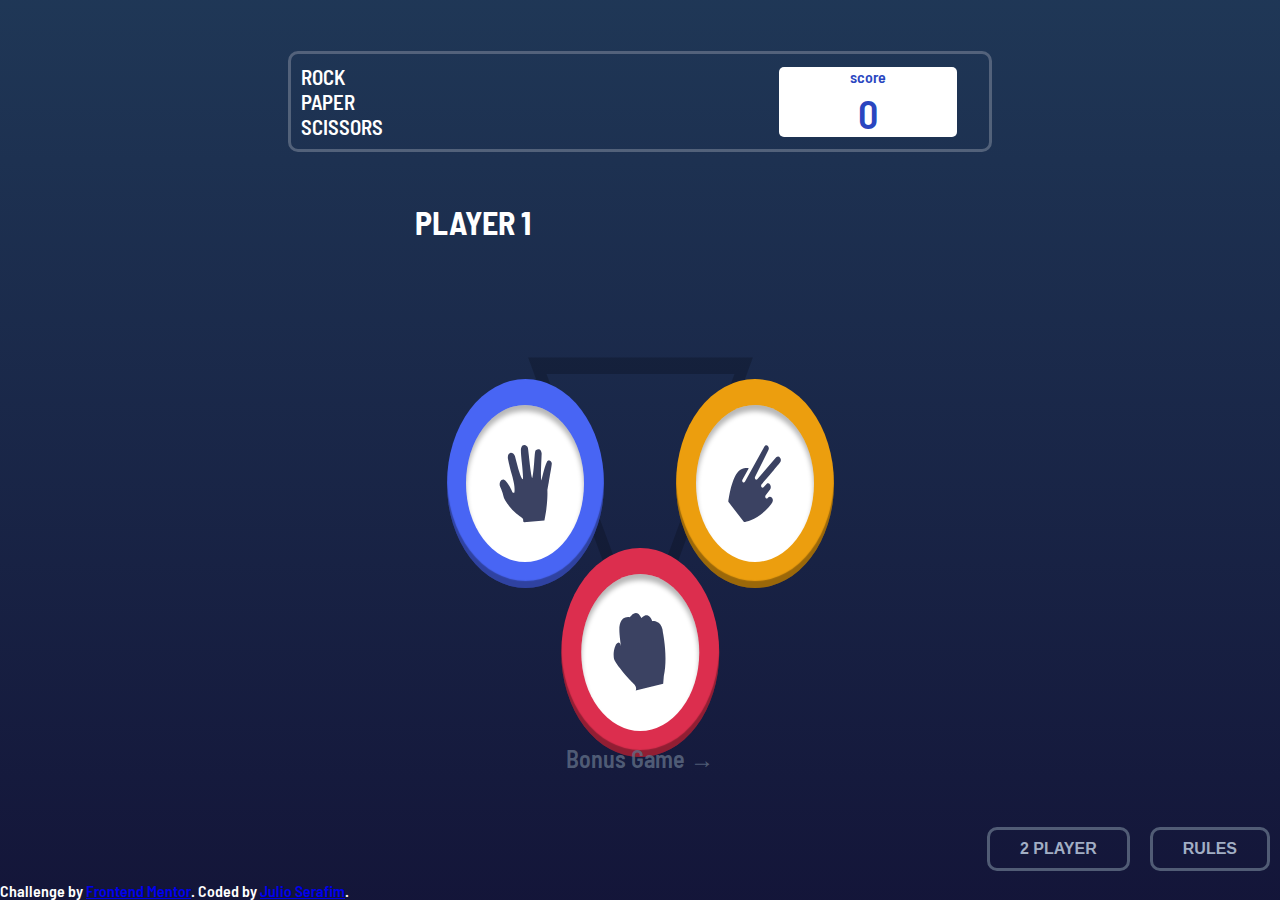
==== index.html @ cdd68d02 "criamdo play 2" ====
<!DOCTYPE html>
<html lang="en">
<head>
  <meta charset="UTF-8">
  <meta name="viewport" content="width=device-width, initial-scale=1.0"> <!-- displays site properly based on user's device -->

  <link rel="icon" type="image/png" sizes="32x32" href="./images/favicon-32x32.png">
  <link rel="stylesheet" href="homeAndMobile.css">
  <link rel="stylesheet" href="tabletDesktop.css">
  <link rel="stylesheet" href="bonusStyle.css">
  <link rel="stylesheet" href="mode2player.css">
  
  <title>Rock, Paper, Scissors</title>

</head>
<body>
  <header>
    <div class="header-div">
      <div class="header-info">
       <p>ROCK</p>
       <p>PAPER</p>
       <p>SCISSORS</p>
      </div>
      <div class="header-score" >
        <div>
          <p>score</p>
          <div id="score">0</div>
        </div>
      </div>
    </div>
  </header>
  <main>
    <section id="home" class="home">
      <div   class="main-select-hand bonusGame">
        
        <div>

          <div class="paper hands-bonus hand-paper">
            <div class="hand-inside">
              <img src="images/icon-paper.svg" alt="img hand paper">
            </div>
          </div>

          <div class="scissors hands-bonus hand-scissors" >
            <div class="hand-inside">
              <img src="images/icon-scissors.svg" alt="img hand scissors">
            </div>
          </div>

          <div  class="spock hands-bonus hand-spock" >
            <div class="hand-inside">
              <img src="images/icon-spock.svg" alt="img hand scissors">
            </div>
          </div>

        </div>

        <div>

          <div  class="lizard hands-bonus hand-lizard" >
            <div class="hand-inside">
              <img src="images/icon-lizard.svg" alt="img hand scissors">
            </div>
          </div>

          <div  class="rock hands-bonus hand-rock">
            <div class="hand-inside">
              <img src="images/icon-rock.svg" alt="img hand rock">
            </div>
          </div>
        </div>
      </div>

      <div class="main-select-hand simpleGame">
        <h1>PLAYER 1</h1>
        <div>

          <div class="paper hands hand-paper">
            <div class="hand-inside">
              <img src="images/icon-paper.svg" alt="img hand paper">
            </div>
          </div>

          <div class="scissors hands hand-scissors" >
            <div class="hand-inside">
              <img src="images/icon-scissors.svg" alt="img hand scissors">
            </div>
          </div>

        </div>

        <div>

          <div class="rock hands hand-rock">
            <div class="hand-inside">
              <img src="images/icon-rock.svg" alt="img hand rock">
            </div>
          </div>

        </div>

      </div>

    </section>
    <section class="countdown">
      <h1>3</h1>
    </section>
    <section id="game" class="main-result">
      <div class="result-hands">
        <div id="player-hand" class="player-hand section-game-hands"> 
        </div>
        <p class="p-you">YOU PICKED</p>
        
        <div class="game-hand section-game-hands">
        </div>
        <p class="p-house">THE HOUSE PICKED</p>
        
      </div>
      <div class="result-msg">
        <h1 id="msgRe">YOU LOSE</h1>
        <button class="play-again">PLAY AGAIN</button>
      </div>
    </section>
  </main>
  <footer>
    <div class="screenButtonGame">
      <p id="pag-game">Bonus Game &rarr; </p>
    </div>
    <div class="rulesImg">
      <h1>RULES</h1>
      <img id="img-rules" src="images/image-rules-bonus.svg" alt="Game-rules">
      <button id="rules-close"><img src="images/icon-close.svg" alt="close-rules"></button>
    </div>
    <div id="choose-yes-no" class="choose-yes-no">
      <h1>Are you sure you want to change game mode? <strong>your points will be reset</strong></h1>
      <button id="yesBut">YES</button>
      <button id="noBut">NO</button>
    </div>
    <button id="modeGame">2 PLAYER</button>
    <button id="rules">RULES</button>
  </footer>
  <div class="attribution">
    Challenge by <a href="https://www.frontendmentor.io?ref=challenge" target="_blank">Frontend Mentor</a>. 
    Coded by <a href="#">Julio Serafim</a>.
  </div>
  <script src="script.js"></script>
</body>
</html>
---- homeAndMobile.css ----
@import url('https://fonts.googleapis.com/css2?family=Barlow+Semi+Condensed:wght@400;600;700&display=swap');

*{
    padding:0;
    margin: 0;
    box-sizing: border-box;
    
}

body{
    display: flex;
    flex-direction: column;
    margin: auto;
    font-family: "Barlow Semi Condensed", sans-serif;
    font-weight: 600;
    font-size: 16px;
    background-image: linear-gradient(to bottom, hsl(214, 47%, 23%), hsl(237, 49%, 15%));
    color: white;
    max-width: 450px;
    height: 100lvh;
    
}
header{
    display: flex;
    flex-grow: 1;
    align-items: center;
    justify-content: center;
    width: 100%;
}
.header-div{
    display: flex;
    justify-content: space-between;
    border: 3px solid hsl(217, 16%, 45%, 80%);
    border-radius: 10px;
    width:90%;
    height: 90%;
    max-height:50%;
    min-height: 100px;
    padding: 10px;
}
.header-info{
    font-size:clamp(1em, 1.3em, 1.5em);
    flex-grow: 4;
}
.header-score{
    display: flex;
    flex-grow: 2;
}
.header-score > div{
    color:hsl(229, 64%, 46%);
    background-color: white;
    border-radius: 5px;
    margin: auto;
    text-align: center;
    width: 80%;
}
.header-score>p{
    padding-top: 3px;
    color:hsl(229, 64%, 46%);
}
#score{
    font-size: 2.5em;
    padding: 3px 0 0px 0 ;
}
main{
    position: relative;
    flex-grow: 6;
    overflow: hidden;
}
section{
    height: 100%;
}
.home{
    position: absolute;
    width: 200%;
    height: 100%;
}
.main-select-hand{
    background-repeat: no-repeat;
    background-position: center center;
    
    width: 100vw;
    height: 100%;
    }

.simpleGame{
    background-image: url(images/bg-triangle.svg);
    background-size: auto 35%;
    
}
    
.main-select-hand>div{
    position: relative;
    height: 50%;
}
.hands{
    display: flex;
    position: absolute;
    width: 39%;
    height: 59%;
    border-radius: 50%;
    box-shadow: inset 0px -7px 1px rgba(0, 0, 0, 0.342);
}
.hands:active{
    box-shadow: 0px 0px 5px white;
}
.hand-inside{
    display: flex;
    margin: auto;
    width:75%;
    height:75%;
    border-radius: 50%;
    background-color: white;
    box-shadow:inset 0px 6px 5px rgba(0, 0, 0, 0.285);
}
.hand-inside img{
    width: 45%;
    height: 50%;
    margin: auto;
    
}
.simpleGame div .hand-paper{
    background-color: hsl(230, 89%, 62%);
    top: 45%;
    left: 7%;
}
.simpleGame div .hand-scissors{
    background-color:hsl(39, 89%, 49%);
    top: 45%;
    right: 7%;
}
.simpleGame div .hand-rock{
    background-color:hsl(349, 71%, 52%);
    top: 0%;
    left: 50%;
    transform:translate(-50%);
}

/* style Section game */


.main-result{
    display: none;
    flex-direction: column;
    align-items: center;
    position: relative;
    width:100%;
}

.section-game-hands{
    display: flex;
    position: absolute;
    width: clamp(10%,39%,50%);
    height:clamp(10%,28%, 50%);
    border-radius: 50%;
}
.player-hand{
    background-color:hsl(237, 49%, 15%);
    top: 25%;
    left: 8%;
}
.game-hand{
    background-color:hsl(237, 49%, 15%);
    top: 25%;
    right: 8%;
}
.result-hands{
    height: 70%;
}
.p-you{
    position: absolute;
    top: 58%;
    left: 17%;
}
.p-house{
    position: absolute;
    top: 58%;
    right: 12%;
}
.result-msg > h1{
    font-size: 4em;
    text-align: center;
}
.result-msg > button{
    display:block;
    color:hsl(237, 49%, 15%);
    font-weight: 700;
    font-size: 1em;
    width:60%;
    height: 55px;
    border-radius: 10px;
    padding: 10px 0;
    margin:10px auto;
}

/* CountDown */

.countdown{
    display:none;
    text-align: center;
}
.countdown>h1{
   font-size: 15em;
}

/* footer */
footer{
    display: flex;
    align-items:center;
    justify-content: center;
    flex-grow: 1;

}
.screenButtonGame{
    position:absolute;
    bottom: 14%;
    left: 50%;
    transform: translate(-50%);
    background-color: inherit;
    color:  hsl(217, 16%, 45%, 80%);
    font-size: 1.5em;
    text-align: center;
}
footer>button{
    color: hsl(218, 23%, 70%);
    font-weight:bold;
    background-color: inherit;
    border: 3px solid hsl(217, 16%, 45%, 80%);
    border-radius: 10px;
    padding: 10px 30px;
    font-size: 1em;
    min-width: 30%;
}
footer>button:hover{
    border: 3px solid white;
}


/* rules styles */

.rulesImg{
    display:flex;
    flex-direction: column;
    justify-content: space-around;
    align-items: center;
    font-size:1.3em;
    width: 90vw;
    height: 90vh;
    color:  hsl(229, 25%, 31%);
    background-color: white;
    box-shadow:0px 20px 10px rgb(6, 1, 1);
    border-radius:10px;
    position: absolute;
    left: 50%;
    top: 0;
    transform: translate(-50%);
    visibility:hidden;
    transition:0.5s ease;
}
.rulesImg > img {
    min-height:30%;
}
.rulesImg > button{
    width: 10%;
    border: none;
    background-color: inherit;
}
---- tabletDesktop.css ----
@media screen and (min-width:451px) {
    body{
        max-width:100%;
        height: 100vh;
        min-height: 400px;
    }
    .header-div{
        width: 55%;
        min-width: 400px;
    }
    .home{
        width: 100%;
        left: 0% !important;
        
    }
    .main-select-hand{
        width: 450px;
        margin: auto;
        background-size: 50% 50%;
    }
    .simpleGame{
       float: none;
    }
    
    .bonusGame{
       display: none;
    }
    .hands{
        width:35%;
        height: 68%;
    }
    div .hand-paper{
        top:20%;
        left: 10%;
    }

    div .hand-scissors{
        top: 20%;
        right:10%;
    }
    div .hand-rock{
        top:10%;
    }
    .main-result{
        width: 100%;
    }
    .section-game-hands{
        width: 20%;
        height: 50%;
    }
    .player-hand{
        left: 15%;
    }
    .game-hand{
        right: 15%;
    }
    .p-you{
        position: absolute;
        top: 8%;
        left: 21.2%;
        font-size: 1.2em;
    }
    .p-house{
        position: absolute;
        top: 8%;
        right: 19.3%;
        font-size: 1.2em;
    }
    .result-msg {
       position: absolute;
       top: 40%;
    }
    .result-msg h1{
        font-size: 2.5em;
    }
    .result-msg > button{
        width: 15vw;
        height: 40px;
    }
    footer{
        flex-grow: 0;
        display: flex;
        justify-content: right;
    }
    footer > button{
        min-width: 50px; 
        max-width: max-content;
        margin-right: 30px;   
        margin: 10px;
        
    }
}
---- bonusStyle.css ----
.bonusGame{
    float: right;
    background-image: url(images/bg-pentagon.svg);
    background-size: auto 45%; background-position-y:40%;
}

.hands-bonus{
    display: flex;
    position: absolute;
    width: 30%;
    height: 45%;
    border-radius: 50%;
    box-shadow: inset 0px -7px 1px rgba(0, 0, 0, 0.342);
}
.bonusGame .hand-scissors{
    background-color:hsl(39, 89%, 49%);
    bottom: 30%;
    transform: translate(-50%);
    left: 50%;
}
.bonusGame .hand-spock{
    background-color: hsl(189, 59%, 53%);
    bottom: -5%;
    left: 5%;
}
.bonusGame .hand-paper{
    background-color: hsl(230, 89%, 62%);
    right: 5%;
    bottom: -5%;
    
}
.bonusGame .hand-rock{
    background-color:hsl(349, 71%, 52%);
    right: 13%;
    top: 14%;
}
.bonusGame .hand-lizard{
    background-color: hsl(261, 73%, 60%);
    left: 13%;
    top: 14%;

}
---- mode2player.css ----
.choose-yes-no{
    display: none;
    position: absolute;
    transform: translate(-50%,-50%);
    left: 50%;
    top: 50%;
    width: 80%;
    max-width: 500px;
    background-color: white;
    padding: 20px;
    border-radius: 10px;
    box-shadow: 0 10px 10px black;
    color: hsl(237, 49%, 15%);
    text-align: center;
}
.choose-yes-no > button{
   width: 40%;
   margin: 5px;
   font-weight: bolder;
}
.choose-yes-no > button:hover{
    background-color:lightblue;
}
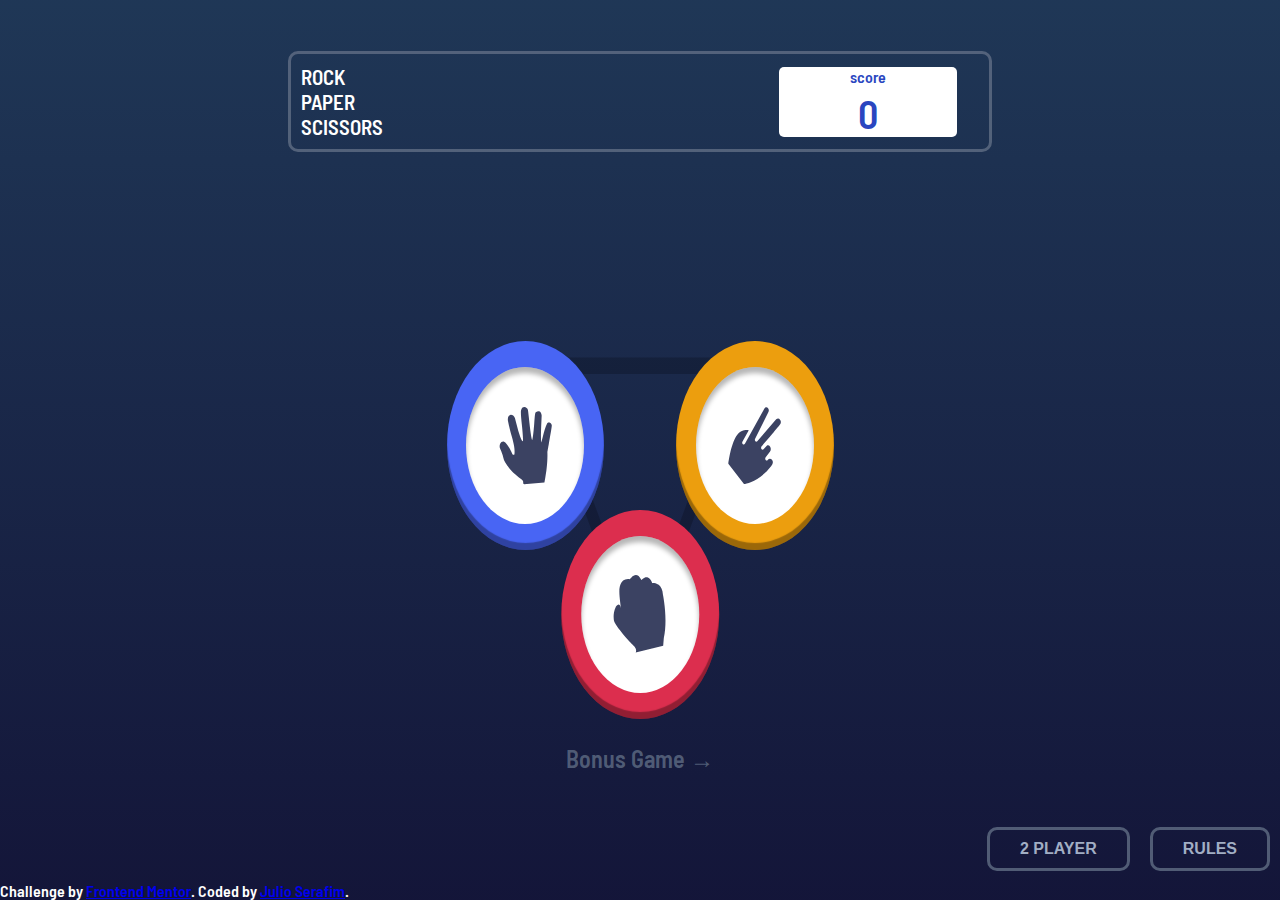
==== commit 2b92ca16: "corrigido header-info" ====
--- a/index.html
+++ b/index.html
@@ -16,23 +16,33 @@
 <body>
   <header>
     <div class="header-div">
+
+      <!-- <div class="header-score" >
+        <div>
+          <p>score</p>
+          <div class="score" id="scorePlay1">0</div>
+        </div>
+      </div> -->
+
       <div class="header-info">
        <p>ROCK</p>
        <p>PAPER</p>
        <p>SCISSORS</p>
       </div>
+
       <div class="header-score" >
         <div>
           <p>score</p>
-          <div id="score">0</div>
+          <div class="score" id="score">0</div>
         </div>
       </div>
+
     </div>
   </header>
   <main>
     <section id="home" class="home">
       <div   class="main-select-hand bonusGame">
-        
+        <h1 class="playerh1">PLAYER 1:</h1>
         <div>
 
           <div class="paper hands-bonus hand-paper">
@@ -72,9 +82,8 @@
       </div>
 
       <div class="main-select-hand simpleGame">
-        <h1>PLAYER 1</h1>
+        <h1 class="playerh1">PLAYER 1:</h1>
         <div>
-
           <div class="paper hands hand-paper">
             <div class="hand-inside">
               <img src="images/icon-paper.svg" alt="img hand paper">
@@ -131,7 +140,12 @@
       <img id="img-rules" src="images/image-rules-bonus.svg" alt="Game-rules">
       <button id="rules-close"><img src="images/icon-close.svg" alt="close-rules"></button>
     </div>
-    <div id="choose-yes-no" class="choose-yes-no">
+    <div id="hands-Yes-no" class="choose handGameChoose">
+      <h1>Are you sure you want to choose this hand?</h1>
+      <button id="yesButHand">YES</button>
+      <button id="noButHand">NO</button>
+    </div>
+    <div id="choose-yes-no" class="choose modeGameChoose">
       <h1>Are you sure you want to change game mode? <strong>your points will be reset</strong></h1>
       <button id="yesBut">YES</button>
       <button id="noBut">NO</button>
--- a/homeAndMobile.css
+++ b/homeAndMobile.css
@@ -39,7 +39,7 @@
     padding: 10px;
 }
 .header-info{
-    font-size:clamp(1em, 1.3em, 1.5em);
+    font-size: 1.3em;
     flex-grow: 4;
 }
 .header-score{
@@ -58,7 +58,7 @@
     padding-top: 3px;
     color:hsl(229, 64%, 46%);
 }
-#score{
+.score{
     font-size: 2.5em;
     padding: 3px 0 0px 0 ;
 }
@@ -76,9 +76,9 @@
     height: 100%;
 }
 .main-select-hand{
+    position: relative;
     background-repeat: no-repeat;
     background-position: center center;
-    
     width: 100vw;
     height: 100%;
     }
--- a/mode2player.css
+++ b/mode2player.css
@@ -1,4 +1,27 @@
-.choose-yes-no{
+@keyframes playanimation{
+    0%{
+        color: transparent;
+    }
+    100%{
+        color: white;
+    }
+}
+
+.playerh1{
+    display: none;
+    position: absolute;
+    animation:playanimation 1s ease-in-out infinite normal ;
+    transform: translate(-50%);
+    left: 50%;
+    font-size: 2em;
+}
+.modeGameChoose{
+    /* display: none; */
+}
+.handGameChoose{
+    /* display: none; */
+}
+.choose{
     display: none;
     position: absolute;
     transform: translate(-50%,-50%);
@@ -13,11 +36,11 @@
     color: hsl(237, 49%, 15%);
     text-align: center;
 }
-.choose-yes-no > button{
+.choose > button{
    width: 40%;
    margin: 5px;
    font-weight: bolder;
 }
-.choose-yes-no > button:hover{
+.choose > button:hover{
     background-color:lightblue;
 }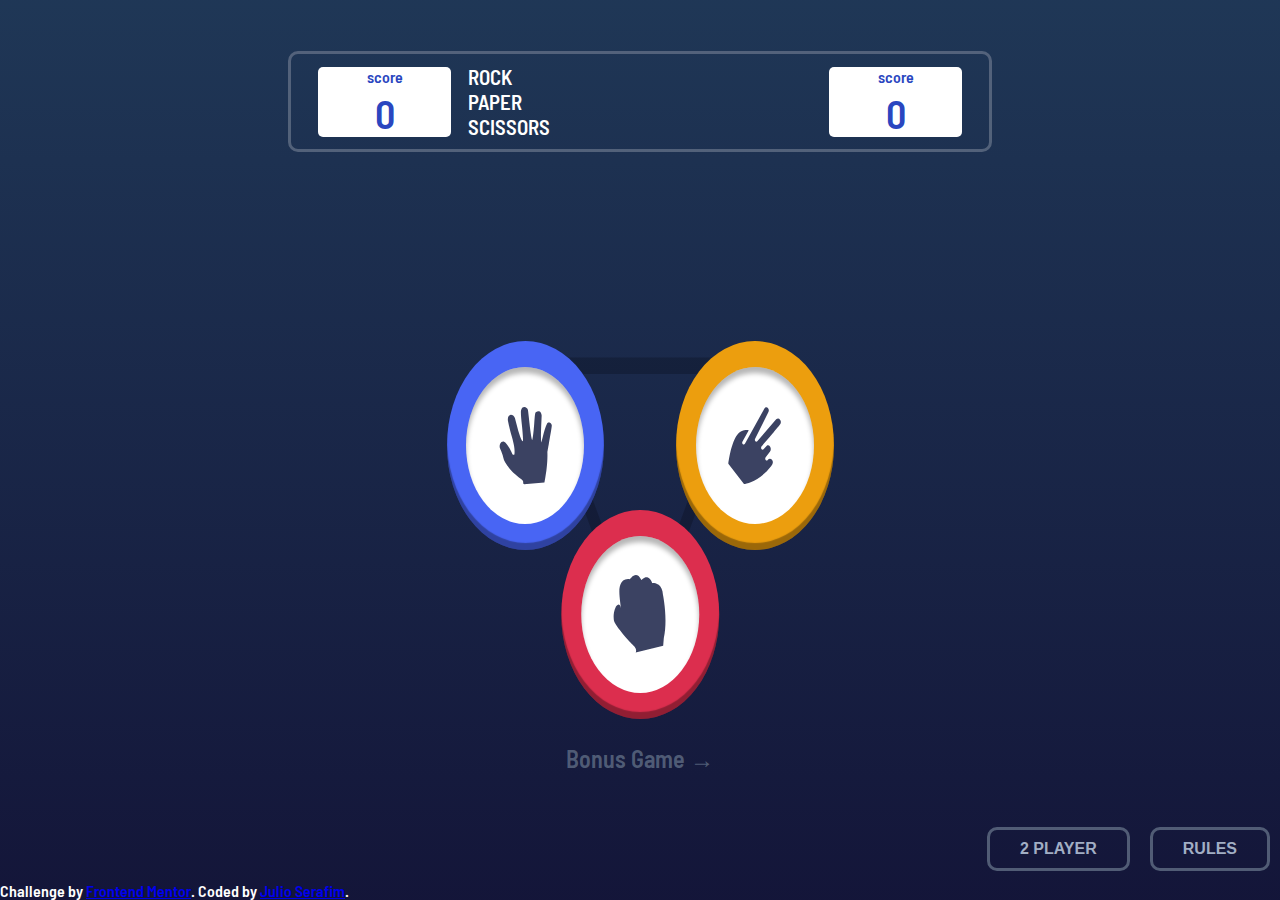
==== commit c59f04a8: "finalizado script de logica de play 2" ====
--- a/index.html
+++ b/index.html
@@ -17,12 +17,12 @@
   <header>
     <div class="header-div">
 
-      <!-- <div class="header-score" >
+      <div class="header-score" id="headaer-play1" >
         <div>
           <p>score</p>
-          <div class="score" id="scorePlay1">0</div>
+          <div class="score" id="score-play1">0</div>
         </div>
-      </div> -->
+      </div>
 
       <div class="header-info">
        <p>ROCK</p>
@@ -30,10 +30,10 @@
        <p>SCISSORS</p>
       </div>
 
-      <div class="header-score" >
+      <div class="header-score" id="header-play2" >
         <div>
           <p>score</p>
-          <div class="score" id="score">0</div>
+          <div class="score" id="score-play2">0</div>
         </div>
       </div>
 
@@ -126,7 +126,7 @@
         
       </div>
       <div class="result-msg">
-        <h1 id="msgRe">YOU LOSE</h1>
+        <h1 id="msgRe" >YOU LOSE</h1>
         <button class="play-again">PLAY AGAIN</button>
       </div>
     </section>
--- a/homeAndMobile.css
+++ b/homeAndMobile.css
@@ -41,6 +41,7 @@
 .header-info{
     font-size: 1.3em;
     flex-grow: 4;
+    /* text-align: center; */
 }
 .header-score{
     display: flex;
--- a/mode2player.css
+++ b/mode2player.css
@@ -1,3 +1,12 @@
+.header-info{
+    font-size: 1.3em;
+    flex-grow: 4;
+}
+.header-score-play2{
+    display: flex;
+    flex-grow: 2;
+}
+
 @keyframes playanimation{
     0%{
         color: transparent;
@@ -43,4 +52,4 @@
 }
 .choose > button:hover{
     background-color:lightblue;
-}+}
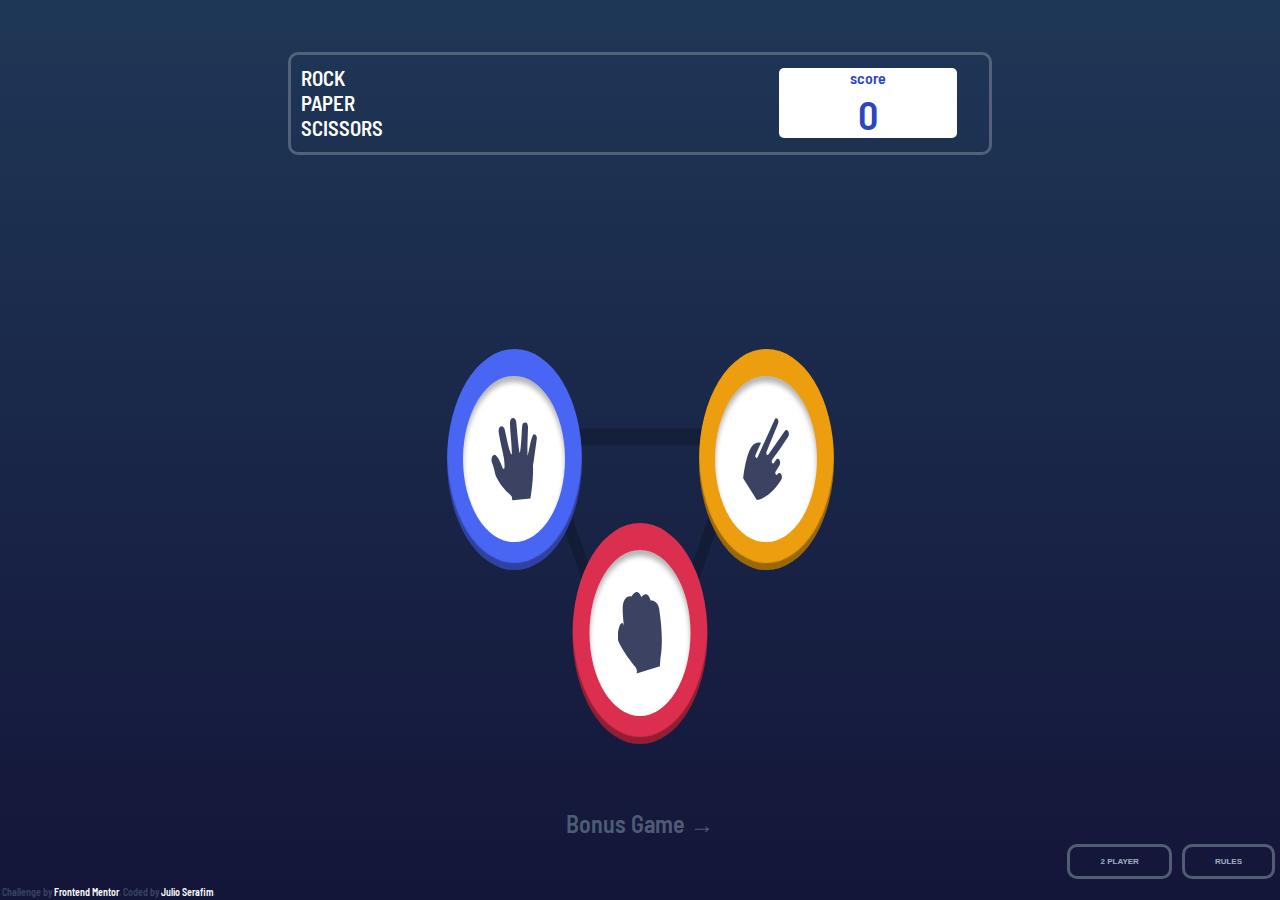
==== commit d069254d: "terminado mod2 play" ====
--- a/index.html
+++ b/index.html
@@ -17,9 +17,9 @@
   <header>
     <div class="header-div">
 
-      <div class="header-score" id="headaer-play1" >
+      <div class="header-score" id="header-play1" >
         <div>
-          <p>score</p>
+          <p id="p-scorePlay1">score</p>
           <div class="score" id="score-play1">0</div>
         </div>
       </div>
@@ -32,8 +32,8 @@
 
       <div class="header-score" id="header-play2" >
         <div>
-          <p>score</p>
-          <div class="score" id="score-play2">0</div>
+          <p id="p-scoreSinglePlay2">score</p>
+          <div class="score" id="score-single-play2">0</div>
         </div>
       </div>
 
@@ -109,7 +109,7 @@
         </div>
 
       </div>
-
+      
     </section>
     <section class="countdown">
       <h1>3</h1>
@@ -130,11 +130,11 @@
         <button class="play-again">PLAY AGAIN</button>
       </div>
     </section>
-  </main>
-  <footer>
     <div class="screenButtonGame">
       <p id="pag-game">Bonus Game &rarr; </p>
     </div>
+  </main>
+  <footer>
     <div class="rulesImg">
       <h1>RULES</h1>
       <img id="img-rules" src="images/image-rules-bonus.svg" alt="Game-rules">
@@ -157,6 +157,7 @@
     Challenge by <a href="https://www.frontendmentor.io?ref=challenge" target="_blank">Frontend Mentor</a>. 
     Coded by <a href="#">Julio Serafim</a>.
   </div>
+  
   <script src="script.js"></script>
 </body>
 </html>--- a/homeAndMobile.css
+++ b/homeAndMobile.css
@@ -210,17 +210,19 @@
     align-items:center;
     justify-content: center;
     flex-grow: 1;
+    /* position: relative; */
 
 }
 .screenButtonGame{
     position:absolute;
-    bottom: 14%;
+    bottom: 0%;
     left: 50%;
     transform: translate(-50%);
     background-color: inherit;
     color:  hsl(217, 16%, 45%, 80%);
     font-size: 1.5em;
     text-align: center;
+    height: max-content;  
 }
 footer>button{
     color: hsl(218, 23%, 70%);
@@ -266,3 +268,13 @@
     border: none;
     background-color: inherit;
 }
+
+.attribution{
+    color:  hsl(229, 25%, 31%);
+    text-align: center;
+    width: 100%;
+}
+.attribution a{
+    color: white;
+    text-decoration: none;
+}--- a/tabletDesktop.css
+++ b/tabletDesktop.css
@@ -1,4 +1,5 @@
     @media screen and (min-width:451px) {
+    
     body{
         max-width:100%;
         height: 100vh;
@@ -13,10 +14,12 @@
         left: 0% !important;
         
     }
+   
     .main-select-hand{
         width: 450px;
         margin: auto;
         background-size: 50% 50%;
+        background-position-y:70%;
     }
     .simpleGame{
        float: none;
@@ -26,19 +29,19 @@
        display: none;
     }
     .hands{
-        width:35%;
-        height: 68%;
+        width:30%;
+        height: 70%;
     }
-    div .hand-paper{
+    .simpleGame .hand-paper{
         top:20%;
-        left: 10%;
+        left: 5%;
     }
 
-    div .hand-scissors{
+    .simpleGame .hand-scissors{
         top: 20%;
-        right:10%;
+        right:5%;
     }
-    div .hand-rock{
+    .simpleGame .hand-rock{
         top:10%;
     }
     .main-result{
@@ -66,6 +69,10 @@
         right: 19.3%;
         font-size: 1.2em;
     }
+    .screenButtonGame{
+      bottom: 0%;
+      height: max-content;      
+    }
     .result-msg {
        position: absolute;
        top: 40%;
@@ -83,10 +90,17 @@
         justify-content: right;
     }
     footer > button{
-        min-width: 50px; 
+        min-width: 10px; 
         max-width: max-content;
         margin-right: 30px;   
-        margin: 10px;
+        margin: 5px;
+        font-size: 0.5em;
+        
         
     }
+    .attribution{
+        text-align: left;
+        margin:2px;
+        font-size: 10px;
+    }
 }--- a/mode2player.css
+++ b/mode2player.css
@@ -1,10 +1,5 @@
-.header-info{
-    font-size: 1.3em;
-    flex-grow: 4;
-}
-.header-score-play2{
-    display: flex;
-    flex-grow: 2;
+#header-play1{
+    display: none;
 }
 
 @keyframes playanimation{
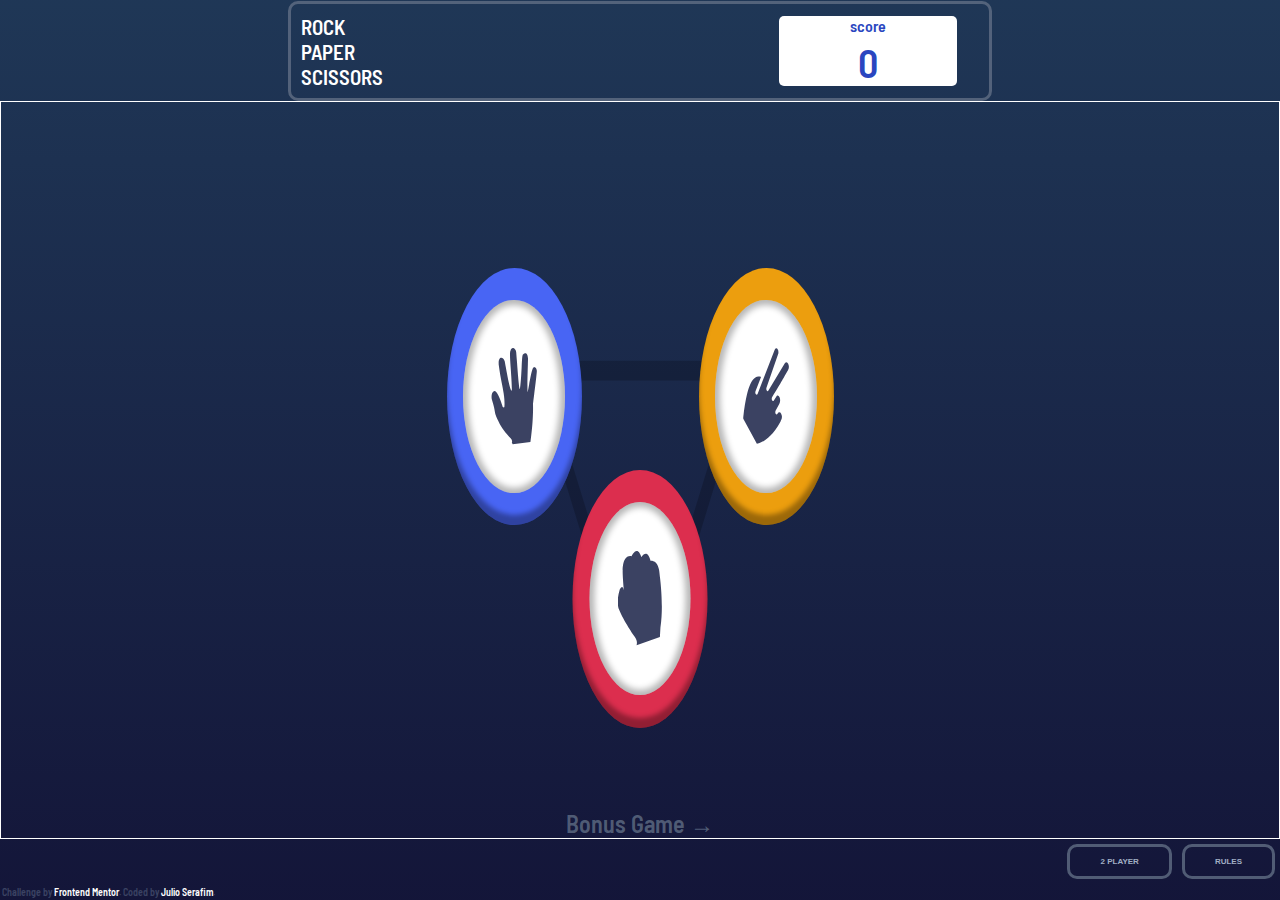
==== commit 11c56e89: "creando style de desktop" ====
--- a/index.html
+++ b/index.html
@@ -137,7 +137,7 @@
   <footer>
     <div class="rulesImg">
       <h1>RULES</h1>
-      <img id="img-rules" src="images/image-rules-bonus.svg" alt="Game-rules">
+      <img id="img-rules" src="images/image-rules.svg" alt="Game-rules">
       <button id="rules-close"><img src="images/icon-close.svg" alt="close-rules"></button>
     </div>
     <div id="hands-Yes-no" class="choose handGameChoose">
--- a/homeAndMobile.css
+++ b/homeAndMobile.css
@@ -100,7 +100,7 @@
     width: 39%;
     height: 59%;
     border-radius: 50%;
-    box-shadow: inset 0px -7px 1px rgba(0, 0, 0, 0.342);
+    box-shadow: inset 0px -10px 5px rgba(0, 0, 0, 0.342);
 }
 .hands:active{
     box-shadow: 0px 0px 5px white;
@@ -112,7 +112,7 @@
     height:75%;
     border-radius: 50%;
     background-color: white;
-    box-shadow:inset 0px 6px 5px rgba(0, 0, 0, 0.285);
+    box-shadow:inset 0px 0px 6px 5px rgba(0, 0, 0, 0.285);
 }
 .hand-inside img{
     width: 45%;
@@ -186,7 +186,7 @@
     display:block;
     color:hsl(237, 49%, 15%);
     font-weight: 700;
-    font-size: 1em;
+    font-size:1em;;
     width:60%;
     height: 55px;
     border-radius: 10px;
@@ -233,6 +233,7 @@
     padding: 10px 30px;
     font-size: 1em;
     min-width: 30%;
+    margin: 0 5px;
 }
 footer>button:hover{
     border: 3px solid white;
@@ -273,6 +274,7 @@
     color:  hsl(229, 25%, 31%);
     text-align: center;
     width: 100%;
+    height: max-content;
 }
 .attribution a{
     color: white;
--- a/tabletDesktop.css
+++ b/tabletDesktop.css
@@ -3,18 +3,20 @@
     body{
         max-width:100%;
         height: 100vh;
-        min-height: 400px;
+        min-height: 450px;
+    }
+    header{
+        flex-grow: 0;
     }
     .header-div{
         width: 55%;
         min-width: 400px;
     }
     .home{
-        width: 100%;
+        width: 100% ;
+        border: 1px solid white;
         left: 0% !important;
-        
     }
-   
     .main-select-hand{
         width: 450px;
         margin: auto;
@@ -22,10 +24,14 @@
         background-position-y:70%;
     }
     .simpleGame{
+        display: block;
        float: none;
     }
     
     .bonusGame{
+        position: absolute;
+        left: 50%;
+        transform: translate(-50%);
        display: none;
     }
     .hands{
@@ -44,6 +50,11 @@
     .simpleGame .hand-rock{
         top:10%;
     }
+    /* .countdown>h1{
+        transform: translate(0, -5%);
+       font-size: 15em;
+    } */
+    
     .main-result{
         width: 100%;
     }
@@ -81,7 +92,8 @@
         font-size: 2.5em;
     }
     .result-msg > button{
-        width: 15vw;
+        /* width: 15vw; */
+        font-size: 0.8em;
         height: 40px;
     }
     footer{
--- a/bonusStyle.css
+++ b/bonusStyle.css
@@ -11,7 +11,7 @@
     width: 30%;
     height: 45%;
     border-radius: 50%;
-    box-shadow: inset 0px -7px 1px rgba(0, 0, 0, 0.342);
+    box-shadow: inset 0px -10px 5px rgba(0, 0, 0, 0.342);
 }
 .bonusGame .hand-scissors{
     background-color:hsl(39, 89%, 49%);
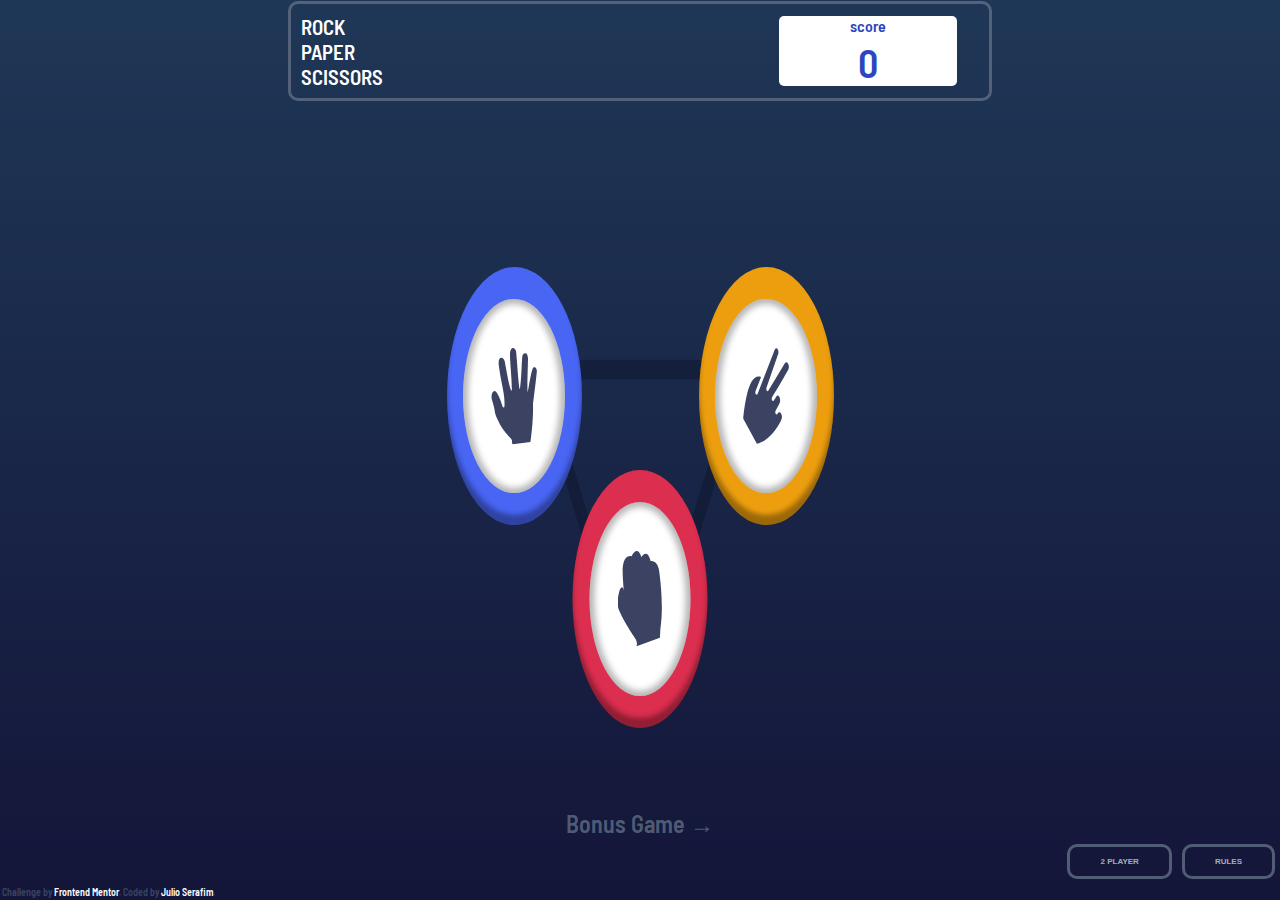
==== commit ffb9761e: "creado animation de winer" ====
--- a/index.html
+++ b/index.html
@@ -117,10 +117,12 @@
     <section id="game" class="main-result">
       <div class="result-hands">
         <div id="player-hand" class="player-hand section-game-hands"> 
+          
         </div>
         <p class="p-you">YOU PICKED</p>
         
         <div class="game-hand section-game-hands">
+          <div class="div-winer"></div>
         </div>
         <p class="p-house">THE HOUSE PICKED</p>
         
--- a/homeAndMobile.css
+++ b/homeAndMobile.css
@@ -4,8 +4,10 @@
     padding:0;
     margin: 0;
     box-sizing: border-box;
-    
-}
+    user-select: none;
+    
+}
+
 
 body{
     display: flex;
@@ -17,7 +19,7 @@
     background-image: linear-gradient(to bottom, hsl(214, 47%, 23%), hsl(237, 49%, 15%));
     color: white;
     max-width: 450px;
-    height: 100lvh;
+    height: 100dvh;
     
 }
 header{
@@ -72,6 +74,7 @@
     height: 100%;
 }
 .home{
+    display: flex;
     position: absolute;
     width: 200%;
     height: 100%;
@@ -87,9 +90,13 @@
 .simpleGame{
     background-image: url(images/bg-triangle.svg);
     background-size: auto 35%;
-    
-}
-    
+   
+    
+}
+   
+.bonusGame{
+    order: 1;
+}
 .main-select-hand>div{
     position: relative;
     height: 50%;
@@ -102,7 +109,8 @@
     border-radius: 50%;
     box-shadow: inset 0px -10px 5px rgba(0, 0, 0, 0.342);
 }
-.hands:active{
+.hands:hover{
+    transform: scale(1.1);
     box-shadow: 0px 0px 5px white;
 }
 .hand-inside{
@@ -154,7 +162,51 @@
     width: clamp(10%,39%,50%);
     height:clamp(10%,28%, 50%);
     border-radius: 50%;
-}
+    z-index: 2;
+    
+}
+@keyframes backgraundAnima {
+    0%{
+        border: 30px  solid rgba(255, 255, 255, 0.025);
+        box-shadow: 0px 0px 10px 10px rgba(255, 255, 255, 0.025);;
+    }
+    25%{
+        border: 50px  solid rgba(244, 244, 244, 0.050);
+        box-shadow: 0px 0px 10px 10px rgba(255, 255, 255, 0.050);;
+    }
+    50%{
+        border: 20px  solid rgba(244, 244, 244, 0.150);
+        box-shadow: 0px 0px 10px 10px rgba(255, 255, 255, 0.150);;
+    }
+    100%{
+        border: 20px  solid rgba(244, 244, 244, 0.200);
+        box-shadow: 0px 0px 10px 10px rgba(255, 255, 255, 0.200);
+    }
+}
+.div-winer{
+    animation:backgraundAnima 1s ease-in-out 0.1s infinite ;
+    position: absolute;
+    width:130%;
+    height:130%;
+    border-radius: 50%;
+    left: 50%;
+    top: 50%;
+    transform: translate(-50%,-50%);
+    /* border: 20px  solid rgba(244, 244, 244, 0.11); */
+    z-index: -1;
+}
+.div-winer div{
+    animation:backgraundAnima 1s ease-in-out 0.2s infinite ;
+    position: absolute;
+    left: 50%;
+    top: 50%;
+    transform: translate(-50%,-50%);
+    /* border: 20px solid rgba(255, 255, 255, 0.438); */
+    width:140%;
+    height:140%;
+    border-radius: 50%;
+}
+
 .player-hand{
     background-color:hsl(237, 49%, 15%);
     top: 25%;
@@ -260,6 +312,7 @@
     transform: translate(-50%);
     visibility:hidden;
     transition:0.5s ease;
+    z-index: 3;
 }
 .rulesImg > img {
     min-height:30%;
--- a/tabletDesktop.css
+++ b/tabletDesktop.css
@@ -11,11 +11,13 @@
     .header-div{
         width: 55%;
         min-width: 400px;
+
     }
     .home{
-        width: 100% ;
-        border: 1px solid white;
-        left: 0% !important;
+        position: absolute;
+        display: flex;
+        width: 200% ;
+        left: 0% ;
     }
     .main-select-hand{
         width: 450px;
@@ -25,14 +27,10 @@
     }
     .simpleGame{
         display: block;
-       float: none;
     }
     
     .bonusGame{
-        position: absolute;
-        left: 50%;
-        transform: translate(-50%);
-       display: none;
+        order: 1;
     }
     .hands{
         width:30%;
@@ -61,6 +59,14 @@
     .section-game-hands{
         width: 20%;
         height: 50%;
+    }
+    .div-winer{
+        width:130%;
+        height:140%;
+    }
+    .div-winer div{
+        width:150%;
+        height:160%;
     }
     .player-hand{
         left: 15%;
--- a/bonusStyle.css
+++ b/bonusStyle.css
@@ -2,7 +2,8 @@
 .bonusGame{
     float: right;
     background-image: url(images/bg-pentagon.svg);
-    background-size: auto 45%; background-position-y:40%;
+    background-size: auto 45%; 
+    background-position-y:40%;
 }
 
 .hands-bonus{
@@ -12,6 +13,10 @@
     height: 45%;
     border-radius: 50%;
     box-shadow: inset 0px -10px 5px rgba(0, 0, 0, 0.342);
+}
+.hands-bonus:hover{
+    transform: scale(1.1);
+    box-shadow: 0px 0px 5px white;
 }
 .bonusGame .hand-scissors{
     background-color:hsl(39, 89%, 49%);
--- a/mode2player.css
+++ b/mode2player.css
@@ -39,6 +39,7 @@
     box-shadow: 0 10px 10px black;
     color: hsl(237, 49%, 15%);
     text-align: center;
+    z-index: 2;
 }
 .choose > button{
    width: 40%;
